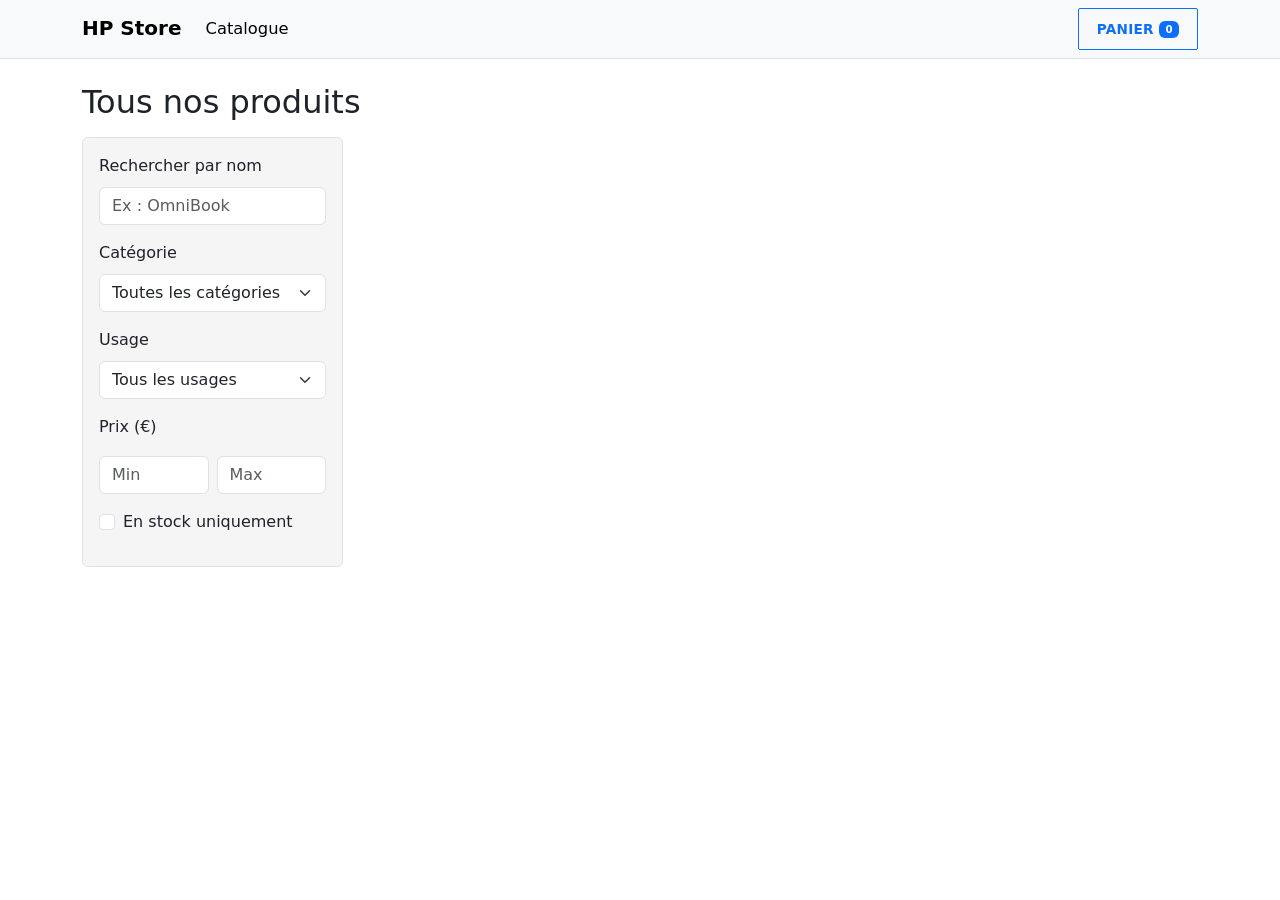
==== pages/catalogue.html @ d4d269e7 "feat: page catalogue avec filtres et grille de produits" ====
<!DOCTYPE html>
<html lang="fr">
<head>
  <meta charset="utf-8">
  <meta name="viewport" content="width=device-width, initial-scale=1">
  <title>Catalogue - HP Store</title>
  <meta name="description" content="Découvrez nos PC portables, PC de bureau, imprimantes et accessoires HP.">
  <link rel="stylesheet" href="https://cdn.jsdelivr.net/npm/bootstrap@5.3.3/dist/css/bootstrap.min.css">
  <link rel="stylesheet" href="../css/style.css">
  <link rel="stylesheet" href="../css/catalogue.css">
</head>
<body>

  <!-- TEMPORAIRE : à remplacer par la navbar du membre 1 (même code que index.html) -->
  <nav class="navbar navbar-expand-lg bg-body-tertiary border-bottom">
    <div class="container">
      <a class="navbar-brand fw-bold" href="../index.html">HP Store</a>
      <button class="navbar-toggler" type="button" data-bs-toggle="collapse" data-bs-target="#menu-principal" aria-controls="menu-principal" aria-expanded="false" aria-label="Ouvrir le menu">
        <span class="navbar-toggler-icon"></span>
      </button>
      <div class="collapse navbar-collapse" id="menu-principal">
        <ul class="navbar-nav me-auto">
          <li class="nav-item"><a class="nav-link active" aria-current="page" href="catalogue.html">Catalogue</a></li>
        </ul>
        <a class="btn btn-outline-primary" href="panier.html">Panier <span class="badge text-bg-primary" id="compteur-panier">0</span></a>
      </div>
    </div>
  </nav>

  <main class="container py-4">
    <h1 class="h2 mb-3">Tous nos produits</h1>

    <div class="row g-4">

      <!-- Filtres -->
      <aside class="col-lg-3" aria-label="Filtres">
        <button class="btn btn-outline-primary w-100 d-lg-none mb-3" type="button" data-bs-toggle="collapse" data-bs-target="#panneau-filtres" aria-expanded="false" aria-controls="panneau-filtres">
          Afficher les filtres
        </button>
        <div class="collapse d-lg-block" id="panneau-filtres">
          <form id="formulaire-filtres" class="panneau-filtres p-3 border rounded" novalidate>
            <div class="mb-3">
              <label for="filtre-recherche" class="form-label">Rechercher par nom</label>
              <input type="search" class="form-control" id="filtre-recherche" placeholder="Ex : OmniBook">
            </div>
            <div class="mb-3">
              <label for="filtre-categorie" class="form-label">Catégorie</label>
              <select class="form-select" id="filtre-categorie">
                <option value="">Toutes les catégories</option>
                <option value="pc-portables">PC portables</option>
                <option value="pc-bureau">PC de bureau</option>
                <option value="imprimantes">Imprimantes</option>
                <option value="accessoires">Accessoires</option>
              </select>
            </div>
            <div class="mb-3">
              <label for="filtre-usage" class="form-label">Usage</label>
              <select class="form-select" id="filtre-usage">
                <option value="">Tous les usages</option>
                <option value="maison">Maison</option>
                <option value="pro">Professionnel</option>
                <option value="gaming">Gaming</option>
              </select>
            </div>
            <fieldset class="mb-3">
              <legend class="form-label fs-6">Prix (€)</legend>
              <div class="row g-2">
                <div class="col-6">
                  <label for="filtre-prix-min" class="visually-hidden">Prix minimum</label>
                  <input type="number" class="form-control" id="filtre-prix-min" min="0" step="1" placeholder="Min">
                </div>
                <div class="col-6">
                  <label for="filtre-prix-max" class="visually-hidden">Prix maximum</label>
                  <input type="number" class="form-control" id="filtre-prix-max" min="0" step="1" placeholder="Max">
                </div>
              </div>
            </fieldset>
            <div class="form-check mb-3">
              <input class="form-check-input" type="checkbox" id="filtre-dispo">
              <label class="form-check-label" for="filtre-dispo">En stock uniquement</label>
            </div>
---- css/style.css ----
/* ==========================================================
   HP Store - styles communs (chargé après Bootstrap)
   Police unique : DM Sans (légère, lisible, chargement rapide)
   ========================================================== */

:root {
    --noir: #1f2229;
    --anthracite: #2b2e35;
    /* boutons sombres */
    --jaune: #f9f24d;
    /* couleur d'accent, comme la boutique HP */
    --bleu-hp: #0096d6;
    --gris: #f2f2f2;
    --gris-texte: #565c68;
    --bordure: #d9dde3;
    --vert: #17653f;
    --orange: #9a4a05;
    --rayon: 1rem;
    --police: "DM Sans", system-ui, -apple-system, "Segoe UI", Arial, sans-serif;
}

body {
    font-family: var(--police);
    color: var(--noir);
    line-height: 1.55;
}

h1,
h2,
h3,
h4 {
    font-weight: 500;
}

a {
    color: var(--noir);
}

/* Accessibilité */
.lien-evitement {
    position: absolute;
    left: -999px;
    top: 0;
    background: var(--noir);
    color: #fff;
    padding: 0.5rem 1rem;
    z-index: 2000;
}

.lien-evitement:focus {
    left: 0;
}

a:focus-visible,
button:focus-visible,
input:focus-visible {
    outline: 3px solid var(--bleu-hp);
    outline-offset: 2px;
}

/* Boutons : rectangulaires, texte en majuscules */
.btn {
    font-weight: 700;
    text-transform: uppercase;
    font-size: 0.85rem;
    letter-spacing: 0.02em;
    border-radius: 2px;
    padding: 0.6rem 1.1rem;
}

.btn-hp {
    background: var(--anthracite);
    border-color: var(--anthracite);
    color: #fff;
}

.btn-hp:hover,
.btn-hp:focus {
    background: #000;
    border-color: #000;
    color: #fff;
}

.btn-clair {
    background: #fff;
    border-color: #fff;
    color: var(--noir);
}

.btn-clair:hover {
    background: var(--jaune);
    border-color: var(--jaune);
    color: var(--noir);
}

.btn-contour {
    background: transparent;
    border: 1px solid var(--noir);
    color: var(--noir);
}

.btn-contour:hover {
    background: var(--noir);
    color: #fff;
}

.btn-contour-clair {
    background: transparent;
    border: 1px solid #fff;
    color: #fff;
}

.btn-contour-clair:hover {
    background: #fff;
    color: var(--noir);
}

/* En-tête */
.navbar .nav-link {
    color: var(--noir);
    font-size: 1.02rem;
    padding-left: 0.9rem;
    padding-right: 0.9rem;
}

.navbar .nav-link:hover {
    text-decoration: underline;
}

.logo-rond {
    display: inline-flex;
    align-items: center;
    justify-content: center;
    width: 2.6rem;
    height: 2.6rem;
    border-radius: 50%;
    background: var(--bleu-hp);
    color: #fff;
    font-weight: 700;
    font-style: italic;
    font-size: 1.15rem;
}

.btn-panier {
    position: relative;
    color: var(--noir);
    margin-left: auto;
    margin-right: 0.5rem;
    padding: 0.25rem;
}

.btn-panier .badge {
    position: absolute;
    top: -4px;
    right: -8px;
    background: var(--anthracite);
    color: #fff;
}

.barre-grise {
    background: var(--gris);
    padding: 0.45rem 0;
    font-size: 0.95rem;
}

/* Zones d'image provisoires (à remplacer par de vraies images) */
.visuel {
    display: flex;
    align-items: center;
    justify-content: center;
    aspect-ratio: 4 / 3;
    background: linear-gradient(135deg, #e4e7ec, #f4f5f7);
    color: var(--gris-texte);
    font-size: 0.9rem;
    text-align: center;
    border-radius: var(--rayon);
}

img.visuel {
    object-fit: cover;
    width: 100%;
    height: auto;
}

/* Bannière (carrousel) */
.slide {
    display: flex;
    align-items: center;
    gap: 3rem;
    min-height: clamp(380px, 62vh, 600px);
    padding: 3rem 6rem;
    color: #fff;
    border-radius: 0;
}

.slide-gris {
    background: linear-gradient(90deg, rgba(0, 0, 0, 0.6) 0%, rgba(0, 0, 0, 0.1) 75%), url("../images/fond-slide-1.webp") center / cover no-repeat, #4b5563;
}

.slide-nuit {
    background: linear-gradient(90deg, rgba(0, 0, 0, 0.6) 0%, rgba(0, 0, 0, 0.1) 75%), url("../images/fond-slide-2.webp") center / cover no-repeat, #34394a;
}

.slide-prune {
    background: linear-gradient(90deg, rgba(0, 0, 0, 0.6) 0%, rgba(0, 0, 0, 0.1) 75%), url("../images/fond-slide-4.webp") center / cover no-repeat, #3b1a4a;
}

.slide-vert {
    background: linear-gradient(90deg, rgba(0, 0, 0, 0.6) 0%, rgba(0, 0, 0, 0.1) 75%), url("../images/fond-slide-5.webp") center / cover no-repeat, #0f3d2e;
}

.slide-ardoise {
    background: linear-gradient(90deg, rgba(0, 0, 0, 0.6) 0%, rgba(0, 0, 0, 0.1) 75%), url("../images/fond-slide-6.webp") center / cover no-repeat, #26324a;
}

.slide-bleu {
    background: linear-gradient(90deg, rgba(0, 0, 0, 0.6) 0%, rgba(0, 0, 0, 0.1) 75%), url("../images/fond-slide-3.webp") center / cover no-repeat, #0b4f78;
}

.slide-texte {
    flex: 1;
    max-width: 38rem;
}

.slide-texte h1,
.slide-texte h2 {
    font-size: clamp(2rem, 4.5vw, 3.4rem);
    font-weight: 500;
    line-height: 1.12;
}

.slide-sur {
    font-weight: 700;
    margin-bottom: 0.5rem;
}

.visuel-slide {
    flex: 1;
    display: none;
    min-height: 340px;
    background: rgba(255, 255, 255, 0.15);
    color: #fff;
}

.carousel-indicators {
    margin-bottom: 0.5rem;
}

img.visuel-slide {
    height: clamp(260px, 42vh, 460px);
    aspect-ratio: auto;
    object-fit: contain;
    background: transparent;
}

img.rond {
    object-fit: contain;
    background: #f4f5f7;
}

.carte-produit img.visuel {
    aspect-ratio: 1 / 1;
    object-fit: contain;
    background: #fff;
    padding: 0.75rem;
}

#banniere {
    position: relative;
}

.btn-pause {
    position: absolute;
    right: 1rem;
    bottom: 0.6rem;
    z-index: 5;
    background: rgba(0, 0, 0, 0.5);
    color: #fff;
    border: 0;
    border-radius: 1rem;
    padding: 0.2rem 0.8rem;
    font-size: 0.8rem;
}

.btn-pause:hover {
    background: #000;
}

/* Sections */
.section {
    padding: 3rem 0;
}

.titre-section {
    text-align: center;
    font-size: clamp(1.8rem, 4vw, 2.6rem);
    font-weight: 400;
    margin-bottom: 2rem;
}

/* Catégories rondes */
.liste-rondes {
    display: flex;
    flex-wrap: wrap;
    justify-content: center;
    gap: 1.5rem 2.5rem;
    margin: 0;
}

.liste-rondes a {
    display: flex;
    flex-direction: column;
    align-items: center;
    gap: 0.6rem;
    text-decoration: none;
    color: var(--noir);
}

.liste-rondes a:hover {
    text-decoration: underline;
}

.rond {
    display: flex;
    align-items: center;
    justify-content: center;
    width: 96px;
    height: 96px;
    border-radius: 50%;
    background: linear-gradient(135deg, #e4e7ec, #f4f5f7);
    font-size: 2.2rem;
}

.rond-jaune {
    background: var(--jaune);
}

/* Cartes produits (réutilisables dans catalogue.css) */
.carte-produit {
    height: 100%;
    display: flex;
    flex-direction: column;
    background: #fff;
    border: 1px solid var(--bordure);
    border-radius: var(--rayon);
    overflow: hidden;
}

.carte-produit .visuel {
    border-radius: 0;
}

.carte-produit .corps {
    display: flex;
    flex-direction: column;
    flex: 1;
    padding: 1.1rem;
}

.carte-produit h3 {
    font-size: 1.1rem;
    font-weight: 500;
}

.carte-produit .specs {
    color: var(--gris-texte);
    font-size: 0.9rem;
    flex: 1;
}

.carte-produit .prix {
    font-size: 1.4rem;
    font-weight: 700;
    margin-bottom: 0.75rem;
}

.carte-produit .prix-etiquette {
    font-size: 0.8rem;
    font-weight: 400;
    color: var(--gris-texte);
}

.pastille {
    display: inline-block;
    align-self: flex-start;
    background: var(--jaune);
    font-size: 0.85rem;
    padding: 0.15rem 0.7rem;
    border-radius: 1rem;
    margin-bottom: 0.5rem;
}

.stock {
    font-size: 0.85rem;
    font-weight: 700;
    margin-bottom: 0.25rem;
}

.stock-ok {
    color: var(--vert);
}

.stock-bientot {
    color: var(--orange);
}

/* Cartes partenaires sombres */
.carte-sombre {
    display: flex;
    flex-direction: column;
    height: 100%;
    border-radius: var(--rayon);
    overflow: hidden;
    color: #fff;
    background: #0a1b33;
}

.visuel-partenaire {
    display: block;
    width: 100%;
    height: 220px;
    object-fit: contain;
    background: rgba(255, 255, 255, 0.04);
}

.corps-sombre {
    display: flex;
    flex-direction: column;
    align-items: flex-start;
    flex: 1;
    padding: 1.25rem;
}

.corps-sombre p {
    flex: 1;
}

.carte-sombre h3 {
    font-weight: 700;
    font-size: 1.25rem;
}

.fond-1 {
    background: #0b2a4a;
}

.fond-2 {
    background: #0a0f18;
}

.fond-3 {
    background: #0a1230;
}

.fond-4 {
    background: #1a0508;
}

/* Programmes avantages */
.visuel-programme {
    margin-bottom: 1rem;
    aspect-ratio: 4 / 3;
    object-fit: contain;
    background: var(--perle);
}

.titre-programme {
    font-size: 1.25rem;
}

/* Avantages */
.liste-avantages {
    display: flex;
    flex-wrap: wrap;
    justify-content: space-around;
    gap: 1rem;
    background: var(--gris);
    padding: 1.25rem;
    margin: 0;
}

.liste-avantages li {
    text-decoration: underline;
}

/* Newsletter */
.bloc-newsletter {
    background: linear-gradient(90deg, rgba(0, 0, 0, 0.75), rgba(0, 0, 0, 0.2)), url("../images/fond-newsletter.webp") center / cover no-repeat, #000;
    color: #fff;
    border-radius: var(--rayon);
    padding: 3rem 2rem;
    max-width: 100%;
}

.bloc-newsletter h2 {
    font-size: clamp(2rem, 5vw, 3rem);
    font-weight: 400;
}

.bloc-newsletter p {
    max-width: 40rem;
}

/* Pied de page */
.pied {
    background: var(--noir);
    color: #cfd3da;
    padding: 3rem 0 1rem;
}

.pied h2 {
    color: #fff;
    font-weight: 700;
    margin-bottom: 0.75rem;
}

.pied a {
    color: #cfd3da;
    text-decoration: none;
}

.pied a:hover {
    color: #fff;
    text-decoration: underline;
}

.pied li {
    margin-bottom: 0.4rem;
}

.copyright {
    border-top: 1px solid #3a3f49;
    margin: 1.75rem 0 0;
    padding-top: 1rem;
    font-size: 0.85rem;
}

@media (min-width: 768px) {
    .visuel-slide {
        display: flex;
    }
}

@media (max-width: 767px) {
    .slide {
        padding: 2rem 1.5rem 3rem;
    }
}

@media (prefers-reduced-motion: reduce) {
    * {
        transition: none !important;
        scroll-behavior: auto !important;
    }
}
---- css/catalogue.css ----
/* Page catalogue : les couleurs communes viennent de style.css (variables :root).
   Les valeurs après la virgule servent de secours si la variable n'existe pas encore. */

.panneau-filtres {
  background-color: var(--hp-gris-clair, #f5f5f5);
}

.carte-produit {
  border-color: var(--hp-gris-bordure, #dee2e6);
  transition: box-shadow 0.2s ease;
}

.carte-produit:hover,
.carte-produit:focus-within {
  box-shadow: 0 0.5rem 1rem rgba(0, 0, 0, 0.12);
}

.carte-produit-image {
  background-color: #fff;
  aspect-ratio: 4 / 3;
  width: 100%;
  object-fit: contain;
  padding: 0.75rem;
}

.carte-produit-nom {
  font-size: 1.05rem;
  font-weight: 600;
}

.carte-produit-nom a {
  color: inherit;
  text-decoration: none;
}

.carte-produit-nom a:hover {
  color: var(--hp-bleu, #0096d6);
  text-decoration: underline;
}

.carte-produit-caracteristiques {
  list-style: none;
  padding-left: 0;
  margin-bottom: 0;
  font-size: 0.9rem;
  color: #495057;
}

.carte-produit-prix {
  font-size: 1.35rem;
  font-weight: 700;
  color: var(--hp-noir, #212529);
}

.carte-produit-tva {
  font-size: 0.8rem;
  color: #6c757d;
}

.carte-produit-rupture .carte-produit-image {
  opacity: 0.5;
}

.btn-primary {
  --bs-btn-bg: var(--hp-bleu-fonce, #0278ab);
  --bs-btn-border-color: var(--hp-bleu-fonce, #0278ab);
  --bs-btn-hover-bg: #025d85;
  --bs-btn-hover-border-color: #025d85;
  --bs-btn-active-bg: #025d85;
  --bs-btn-active-border-color: #025d85;
}
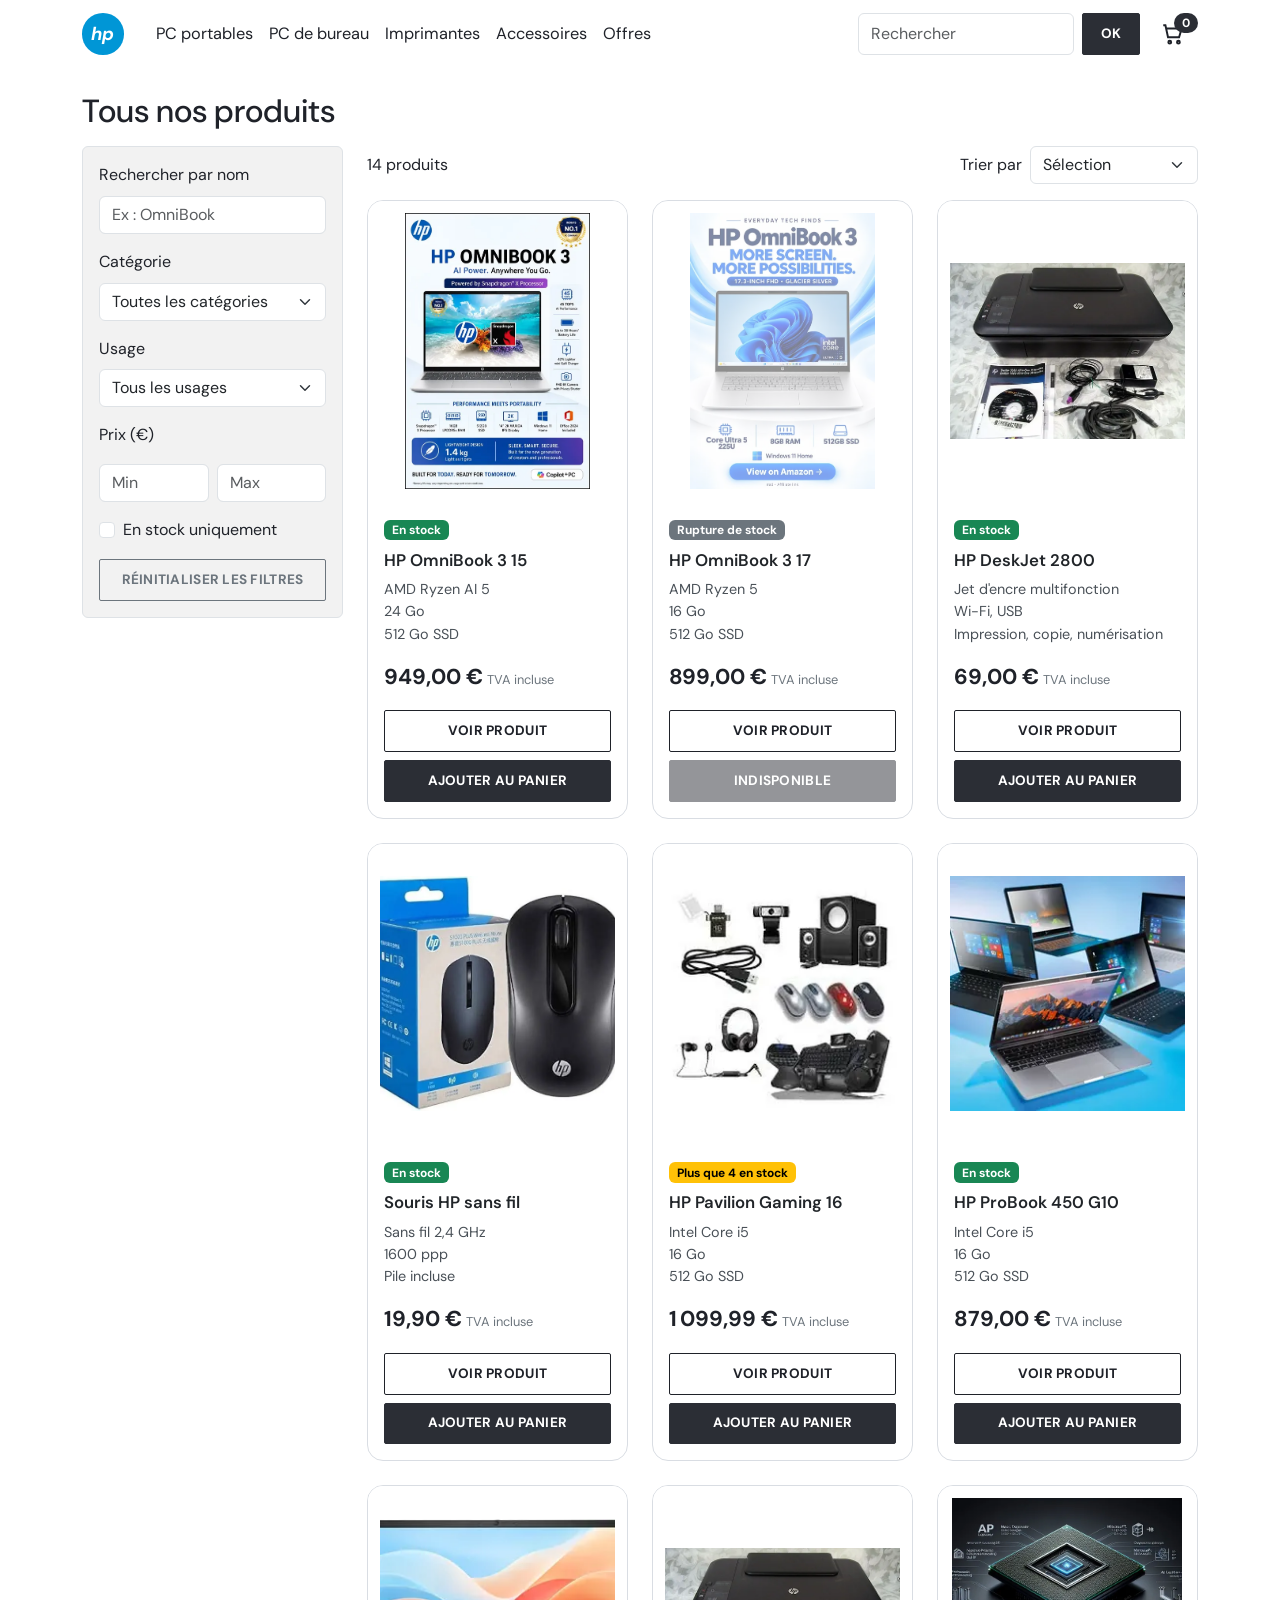
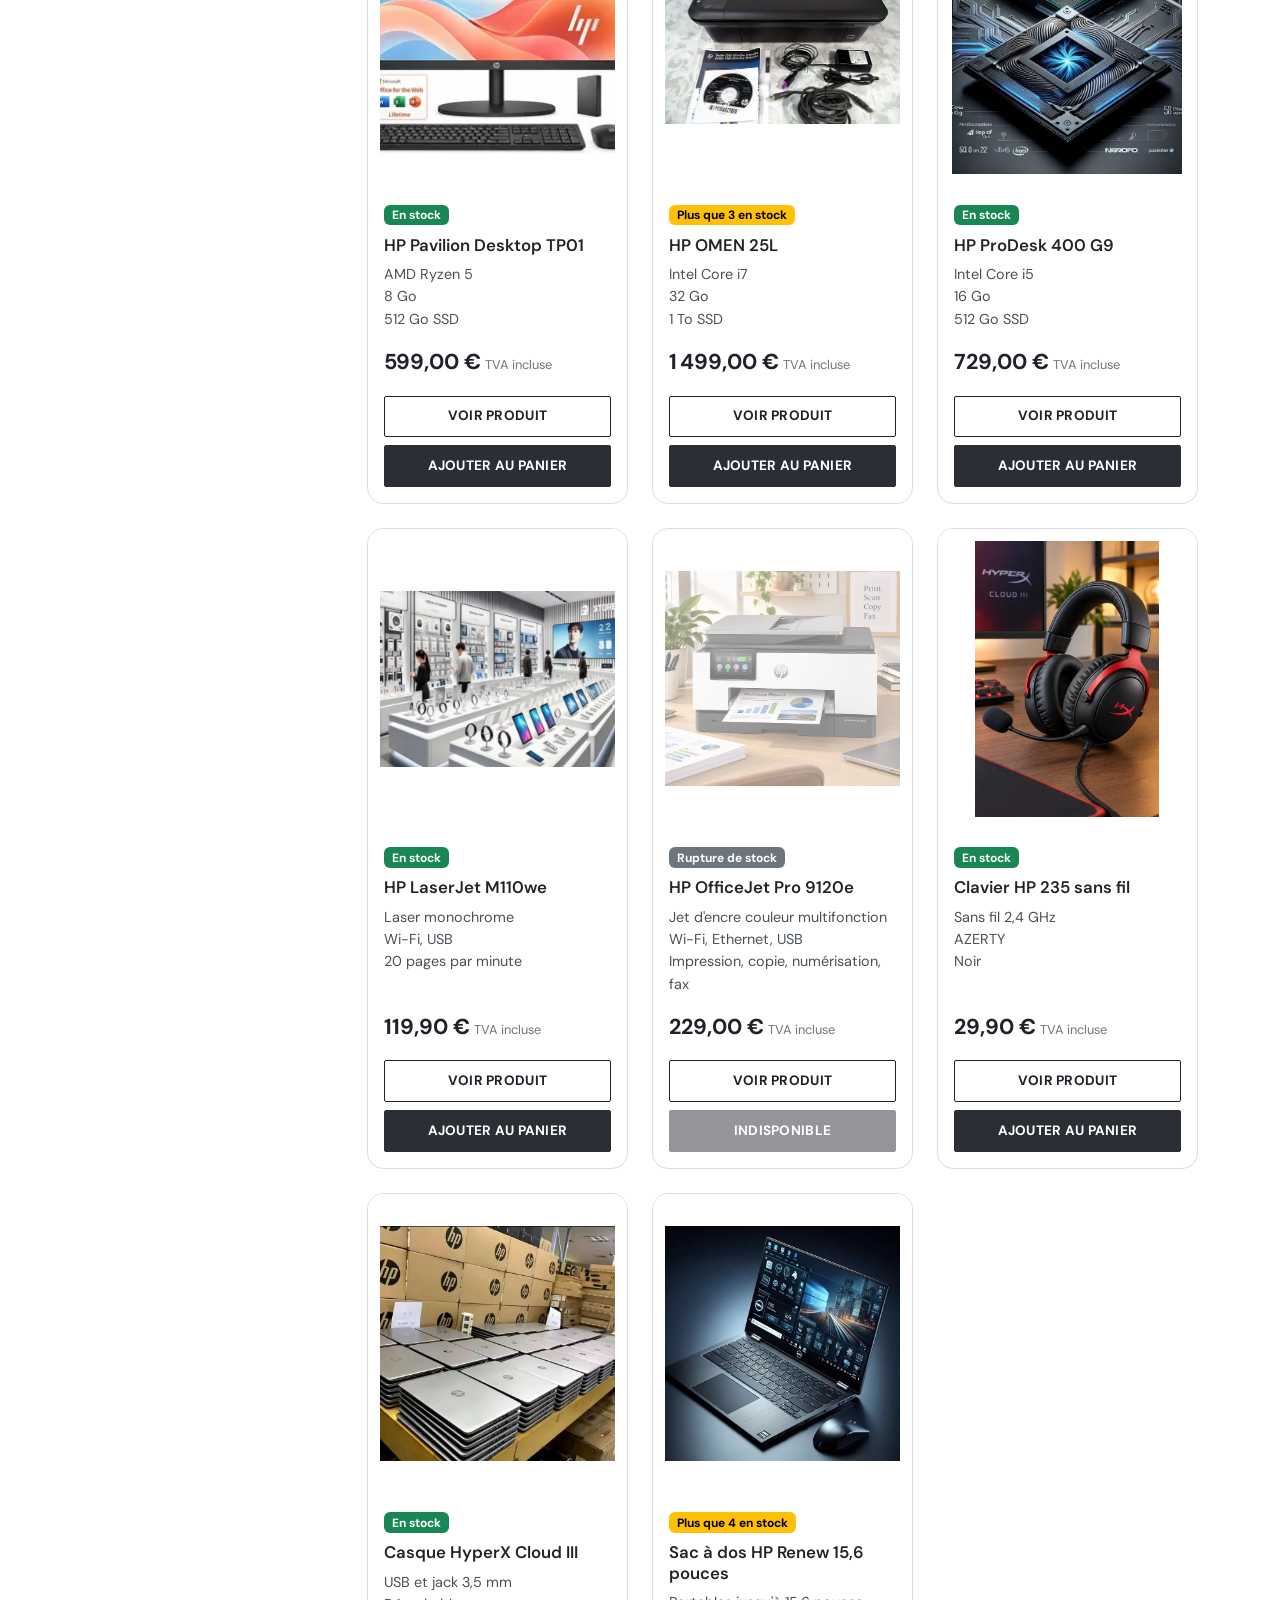
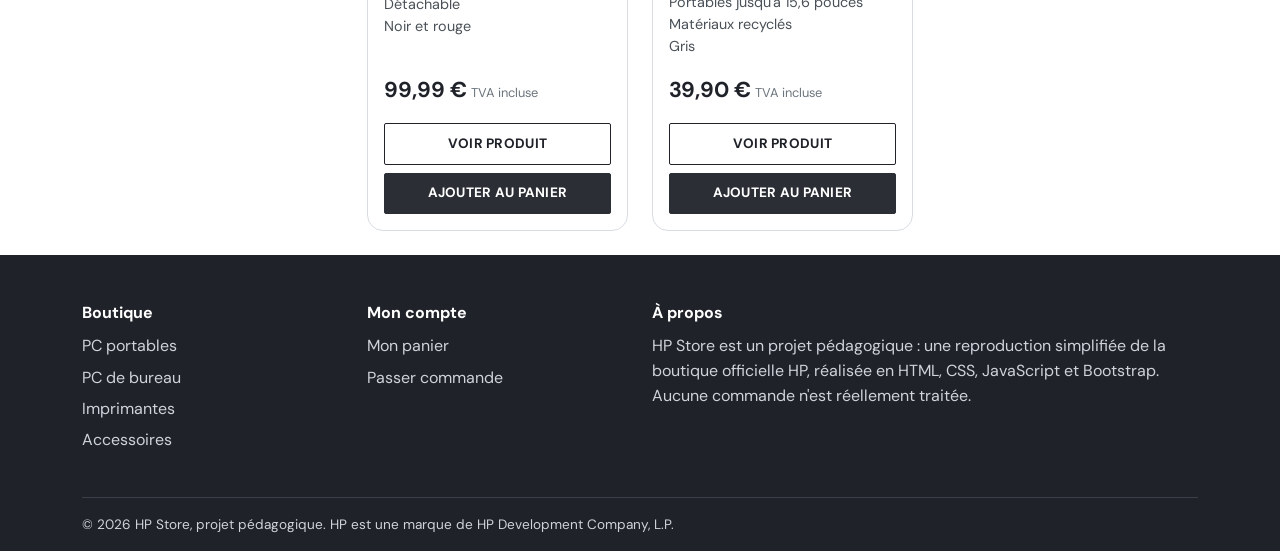
==== commit 4c4401a4: "feat: catalogue, fiche produit, 14 produits et panier corrigé" ====
--- a/pages/catalogue.html
+++ b/pages/catalogue.html
@@ -1,81 +1,185 @@
 <!DOCTYPE html>
 <html lang="fr">
 <head>
-  <meta charset="utf-8">
-  <meta name="viewport" content="width=device-width, initial-scale=1">
-  <title>Catalogue - HP Store</title>
-  <meta name="description" content="Découvrez nos PC portables, PC de bureau, imprimantes et accessoires HP.">
-  <link rel="stylesheet" href="https://cdn.jsdelivr.net/npm/bootstrap@5.3.3/dist/css/bootstrap.min.css">
-  <link rel="stylesheet" href="../css/style.css">
-  <link rel="stylesheet" href="../css/catalogue.css">
+    <meta charset="utf-8">
+    <meta name="viewport" content="width=device-width, initial-scale=1">
+    <title>Catalogue - HP Store</title>
+    <meta name="description" content="Découvrez nos PC portables, PC de bureau, imprimantes et accessoires HP.">
+    <link href="https://cdn.jsdelivr.net/npm/bootstrap@5.3.3/dist/css/bootstrap.min.css" rel="stylesheet">
+    <link rel="preconnect" href="https://fonts.googleapis.com">
+    <link rel="preconnect" href="https://fonts.gstatic.com" crossorigin>
+    <link href="https://fonts.googleapis.com/css2?family=DM+Sans:wght@400;500;700&amp;display=swap" rel="stylesheet">
+    <link href="../css/style.css" rel="stylesheet">
+    <link href="../css/catalogue.css" rel="stylesheet">
 </head>
 <body>
+    <a class="lien-evitement" href="#contenu">Aller au contenu</a>
 
-  <!-- TEMPORAIRE : à remplacer par la navbar du membre 1 (même code que index.html) -->
-  <nav class="navbar navbar-expand-lg bg-body-tertiary border-bottom">
-    <div class="container">
-      <a class="navbar-brand fw-bold" href="../index.html">HP Store</a>
-      <button class="navbar-toggler" type="button" data-bs-toggle="collapse" data-bs-target="#menu-principal" aria-controls="menu-principal" aria-expanded="false" aria-label="Ouvrir le menu">
-        <span class="navbar-toggler-icon"></span>
-      </button>
-      <div class="collapse navbar-collapse" id="menu-principal">
-        <ul class="navbar-nav me-auto">
-          <li class="nav-item"><a class="nav-link active" aria-current="page" href="catalogue.html">Catalogue</a></li>
-        </ul>
-        <a class="btn btn-outline-primary" href="panier.html">Panier <span class="badge text-bg-primary" id="compteur-panier">0</span></a>
-      </div>
+    <header>
+        <nav class="navbar navbar-expand-lg bg-white" aria-label="Navigation principale">
+            <div class="container">
+                <button class="navbar-toggler border-0" type="button" data-bs-toggle="collapse" data-bs-target="#menu"
+                    aria-controls="menu" aria-expanded="false" aria-label="Ouvrir le menu">
+                    <span class="navbar-toggler-icon"></span>
+                </button>
+                <a class="navbar-brand logo me-lg-4" href="../index.html" aria-label="HP Store, retour à l'accueil">
+                    <span class="logo-rond">hp</span>
+                </a>
+                <a class="btn-panier order-lg-last" href="panier.html" aria-label="Voir mon panier">
+                    <svg width="26" height="26" viewBox="0 0 24 24" fill="none" stroke="currentColor" stroke-width="1.8"
+                        aria-hidden="true">
+                        <path d="M3 4h2l2.4 11h10.2L20 7H6.2" />
+                        <circle cx="9" cy="19.5" r="1.3" />
+                        <circle cx="17" cy="19.5" r="1.3" />
+                    </svg>
+                    <span id="compteur-panier" class="badge rounded-pill">0</span>
+                </a>
+                <div class="collapse navbar-collapse" id="menu">
+                    <ul class="navbar-nav me-auto mb-2 mb-lg-0">
+                        <li class="nav-item"><a class="nav-link" href="catalogue.html?categorie=pc-portables">PC portables</a></li>
+                        <li class="nav-item"><a class="nav-link" href="catalogue.html?categorie=pc-bureau">PC de bureau</a></li>
+                        <li class="nav-item"><a class="nav-link" href="catalogue.html?categorie=imprimantes">Imprimantes</a></li>
+                        <li class="nav-item"><a class="nav-link" href="catalogue.html?categorie=accessoires">Accessoires</a></li>
+                        <li class="nav-item"><a class="nav-link" href="../index.html#offres">Offres</a></li>
+                    </ul>
+                    <form class="d-flex me-lg-3" role="search" action="catalogue.html" method="get">
+                        <label class="visually-hidden" for="recherche">Rechercher un produit</label>
+                        <input class="form-control" id="recherche" type="search" name="q" placeholder="Rechercher">
+                        <button class="btn btn-hp ms-2" type="submit">OK</button>
+                    </form>
+                </div>
+            </div>
+        </nav>
+    </header>
+
+    <main id="contenu" class="container py-4">
+        <h1 class="h2 mb-3">Tous nos produits</h1>
+
+        <div class="row g-4">
+
+            <!-- Filtres -->
+            <aside class="col-lg-3" aria-label="Filtres">
+                <button class="btn btn-contour w-100 d-lg-none mb-3" type="button" data-bs-toggle="collapse"
+                    data-bs-target="#panneau-filtres" aria-expanded="false" aria-controls="panneau-filtres">
+                    Afficher les filtres
+                </button>
+                <div class="collapse d-lg-block" id="panneau-filtres">
+                    <form id="formulaire-filtres" class="panneau-filtres p-3 border rounded" novalidate>
+                        <div class="mb-3">
+                            <label for="filtre-recherche" class="form-label">Rechercher par nom</label>
+                            <input type="search" class="form-control" id="filtre-recherche" placeholder="Ex : OmniBook">
+                        </div>
+                        <div class="mb-3">
+                            <label for="filtre-categorie" class="form-label">Catégorie</label>
+                            <select class="form-select" id="filtre-categorie">
+                                <option value="">Toutes les catégories</option>
+                                <option value="pc-portables">PC portables</option>
+                                <option value="pc-bureau">PC de bureau</option>
+                                <option value="imprimantes">Imprimantes</option>
+                                <option value="accessoires">Accessoires</option>
+                            </select>
+                        </div>
+                        <div class="mb-3">
+                            <label for="filtre-usage" class="form-label">Usage</label>
+                            <select class="form-select" id="filtre-usage">
+                                <option value="">Tous les usages</option>
+                                <option value="maison">Maison</option>
+                                <option value="pro">Professionnel</option>
+                                <option value="gaming">Gaming</option>
+                            </select>
+                        </div>
+                        <fieldset class="mb-3">
+                            <legend class="form-label fs-6">Prix (€)</legend>
+                            <div class="row g-2">
+                                <div class="col-6">
+                                    <label for="filtre-prix-min" class="visually-hidden">Prix minimum</label>
+                                    <input type="number" class="form-control" id="filtre-prix-min" min="0" step="1" placeholder="Min">
+                                </div>
+                                <div class="col-6">
+                                    <label for="filtre-prix-max" class="visually-hidden">Prix maximum</label>
+                                    <input type="number" class="form-control" id="filtre-prix-max" min="0" step="1" placeholder="Max">
+                                </div>
+                            </div>
+                        </fieldset>
+                        <div class="form-check mb-3">
+                            <input class="form-check-input" type="checkbox" id="filtre-dispo">
+                            <label class="form-check-label" for="filtre-dispo">En stock uniquement</label>
+                        </div>
+                        <button type="button" class="btn btn-outline-secondary w-100" id="btn-reinitialiser">Réinitialiser les filtres</button>
+                    </form>
+                </div>
+            </aside>
+
+            <!-- Résultats -->
+            <section class="col-lg-9" aria-label="Résultats">
+                <div class="d-flex flex-wrap justify-content-between align-items-center gap-2 mb-3">
+                    <p class="mb-0" id="compteur-resultats" aria-live="polite"></p>
+                    <div class="d-flex align-items-center gap-2">
+                        <label for="tri" class="form-label mb-0 text-nowrap">Trier par</label>
+                        <select class="form-select" id="tri">
+                            <option value="pertinence">Sélection</option>
+                            <option value="prix-asc">Prix croissant</option>
+                            <option value="prix-desc">Prix décroissant</option>
+                            <option value="nom">Nom (A-Z)</option>
+                        </select>
+                    </div>
+                </div>
+
+                <div class="alert alert-danger d-none" id="message-erreur" role="alert"></div>
+
+                <div class="row row-cols-1 row-cols-sm-2 row-cols-xl-3 g-4" id="liste-produits"></div>
+
+                <div class="text-center py-5 d-none" id="aucun-resultat">
+                    <p class="fs-5 mb-1">Aucun produit ne correspond à votre recherche.</p>
+                    <p class="text-body-secondary">Modifiez vos critères ou réinitialisez les filtres.</p>
+                    <button type="button" class="btn btn-hp" id="btn-reinitialiser-vide">Réinitialiser les filtres</button>
+                </div>
+            </section>
+        </div>
+    </main>
+
+    <!-- Confirmation d'ajout au panier -->
+    <div class="toast-container position-fixed bottom-0 end-0 p-3">
+        <div class="toast" id="toast-panier" role="status" aria-live="polite" aria-atomic="true">
+            <div class="toast-body d-flex justify-content-between align-items-center gap-3">
+                <span id="toast-message"></span>
+                <a class="btn btn-sm btn-hp" href="panier.html">Voir le panier</a>
+            </div>
+        </div>
     </div>
-  </nav>
 
-  <main class="container py-4">
-    <h1 class="h2 mb-3">Tous nos produits</h1>
+    <footer class="pied">
+        <div class="container">
+            <div class="row g-4">
+                <div class="col-6 col-md-3">
+                    <h2 class="h6">Boutique</h2>
+                    <ul class="list-unstyled">
+                        <li><a href="catalogue.html?categorie=pc-portables">PC portables</a></li>
+                        <li><a href="catalogue.html?categorie=pc-bureau">PC de bureau</a></li>
+                        <li><a href="catalogue.html?categorie=imprimantes">Imprimantes</a></li>
+                        <li><a href="catalogue.html?categorie=accessoires">Accessoires</a></li>
+                    </ul>
+                </div>
+                <div class="col-6 col-md-3">
+                    <h2 class="h6">Mon compte</h2>
+                    <ul class="list-unstyled">
+                        <li><a href="panier.html">Mon panier</a></li>
+                        <li><a href="commande.html">Passer commande</a></li>
+                    </ul>
+                </div>
+                <div class="col-12 col-md-6">
+                    <h2 class="h6">À propos</h2>
+                    <p>HP Store est un projet pédagogique : une reproduction simplifiée de la boutique officielle HP,
+                        réalisée en HTML, CSS, JavaScript et Bootstrap. Aucune commande n'est réellement traitée.</p>
+                </div>
+            </div>
+            <p class="copyright">&copy; 2026 HP Store, projet pédagogique. HP est une marque de HP Development Company, L.P.</p>
+        </div>
+    </footer>
 
-    <div class="row g-4">
-
-      <!-- Filtres -->
-      <aside class="col-lg-3" aria-label="Filtres">
-        <button class="btn btn-outline-primary w-100 d-lg-none mb-3" type="button" data-bs-toggle="collapse" data-bs-target="#panneau-filtres" aria-expanded="false" aria-controls="panneau-filtres">
-          Afficher les filtres
-        </button>
-        <div class="collapse d-lg-block" id="panneau-filtres">
-          <form id="formulaire-filtres" class="panneau-filtres p-3 border rounded" novalidate>
-            <div class="mb-3">
-              <label for="filtre-recherche" class="form-label">Rechercher par nom</label>
-              <input type="search" class="form-control" id="filtre-recherche" placeholder="Ex : OmniBook">
-            </div>
-            <div class="mb-3">
-              <label for="filtre-categorie" class="form-label">Catégorie</label>
-              <select class="form-select" id="filtre-categorie">
-                <option value="">Toutes les catégories</option>
-                <option value="pc-portables">PC portables</option>
-                <option value="pc-bureau">PC de bureau</option>
-                <option value="imprimantes">Imprimantes</option>
-                <option value="accessoires">Accessoires</option>
-              </select>
-            </div>
-            <div class="mb-3">
-              <label for="filtre-usage" class="form-label">Usage</label>
-              <select class="form-select" id="filtre-usage">
-                <option value="">Tous les usages</option>
-                <option value="maison">Maison</option>
-                <option value="pro">Professionnel</option>
-                <option value="gaming">Gaming</option>
-              </select>
-            </div>
-            <fieldset class="mb-3">
-              <legend class="form-label fs-6">Prix (€)</legend>
-              <div class="row g-2">
-                <div class="col-6">
-                  <label for="filtre-prix-min" class="visually-hidden">Prix minimum</label>
-                  <input type="number" class="form-control" id="filtre-prix-min" min="0" step="1" placeholder="Min">
-                </div>
-                <div class="col-6">
-                  <label for="filtre-prix-max" class="visually-hidden">Prix maximum</label>
-                  <input type="number" class="form-control" id="filtre-prix-max" min="0" step="1" placeholder="Max">
-                </div>
-              </div>
-            </fieldset>
-            <div class="form-check mb-3">
-              <input class="form-check-input" type="checkbox" id="filtre-dispo">
-              <label class="form-check-label" for="filtre-dispo">En stock uniquement</label>
-            </div>+    <script src="../js/main.js"></script>
+    <script src="../js/panier.js"></script>
+    <script src="../js/catalogue.js"></script>
+    <script src="https://cdn.jsdelivr.net/npm/bootstrap@5.3.3/dist/js/bootstrap.bundle.min.js"></script>
+</body>
+</html>
--- a/css/catalogue.css
+++ b/css/catalogue.css
@@ -2,11 +2,11 @@
    Les valeurs après la virgule servent de secours si la variable n'existe pas encore. */
 
 .panneau-filtres {
-  background-color: var(--hp-gris-clair, #f5f5f5);
+  background-color: var(--gris, #f5f5f5);
 }
 
 .carte-produit {
-  border-color: var(--hp-gris-bordure, #dee2e6);
+  border-color: var(--bordure, #dee2e6);
   transition: box-shadow 0.2s ease;
 }
 
@@ -34,7 +34,7 @@
 }
 
 .carte-produit-nom a:hover {
-  color: var(--hp-bleu, #0096d6);
+  color: var(--bleu-hp, #0096d6);
   text-decoration: underline;
 }
 
@@ -49,7 +49,7 @@
 .carte-produit-prix {
   font-size: 1.35rem;
   font-weight: 700;
-  color: var(--hp-noir, #212529);
+  color: var(--noir, #212529);
 }
 
 .carte-produit-tva {
@@ -61,11 +61,9 @@
   opacity: 0.5;
 }
 
-.btn-primary {
-  --bs-btn-bg: var(--hp-bleu-fonce, #0278ab);
-  --bs-btn-border-color: var(--hp-bleu-fonce, #0278ab);
-  --bs-btn-hover-bg: #025d85;
-  --bs-btn-hover-border-color: #025d85;
-  --bs-btn-active-bg: #025d85;
-  --bs-btn-active-border-color: #025d85;
+.btn-hp:disabled {
+  background: var(--anthracite, #2b2e35);
+  border-color: var(--anthracite, #2b2e35);
+  color: #fff;
+  opacity: 0.5;
 }
